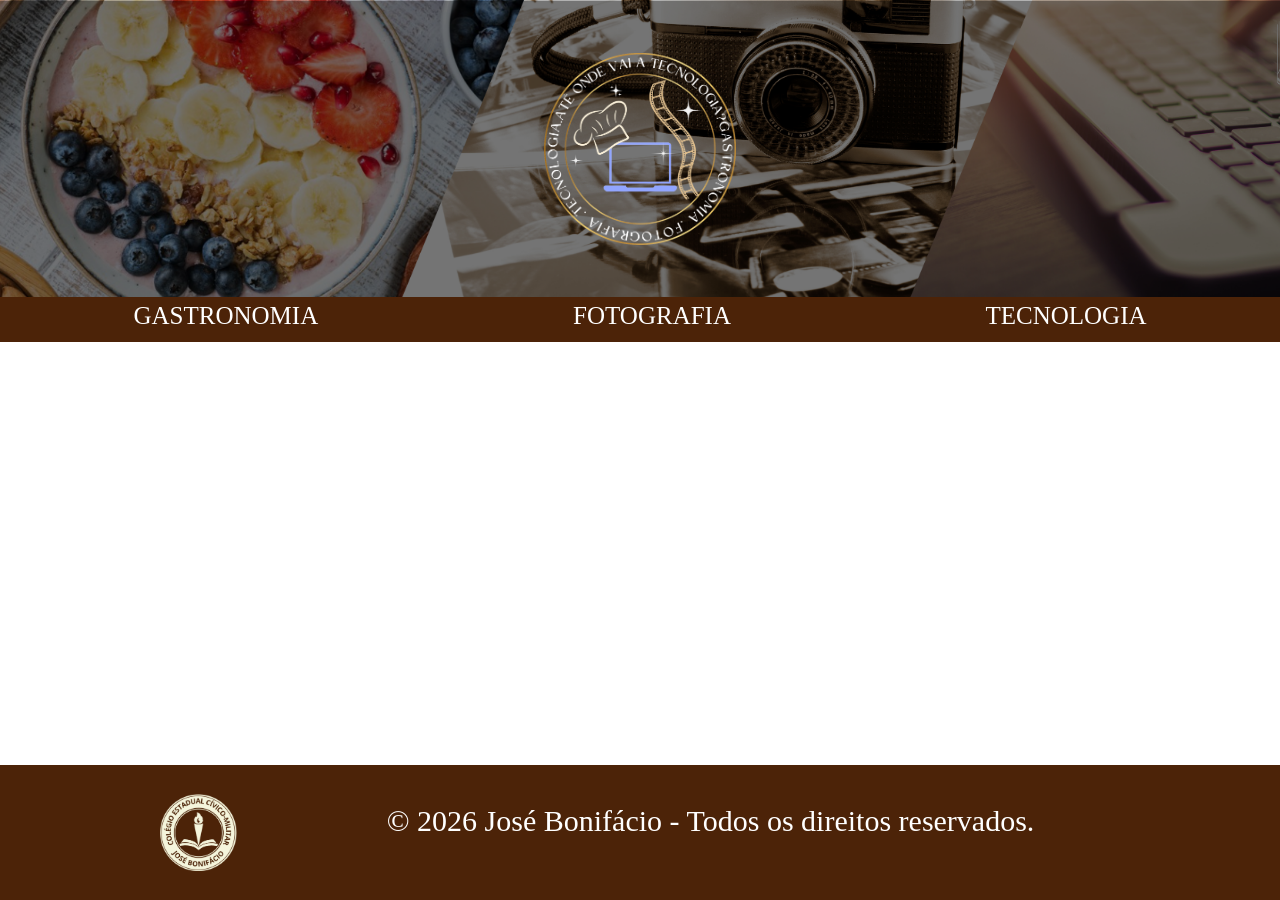
==== index.html @ e8815ea9 "Add files via upload" ====
<!DOCTYPE html>
<html lang="pt-br">
<head>
    <meta charset="UTF-8">
    <link rel="stylesheet" href="style.css">
    <meta name="viewport" content="width=device-width, initial-scale=1.0">
    <title>Document</title>
</head>
<body>
    <header>
        <img src="logo.png" id="logo">
    </header>

    <div class="links">
        <a id="gastro" href="gastro.html">GASTRONOMIA</a>
        <a id="foto" href="foto.html">FOTOGRAFIA</a>
        <a id="tecno" href="tecno.html">TECNOLOGIA</a>
    </div>



<footer>
        <img src="logo-colegio.png" id="colegio">
        
        <p id="para-copy" >&copy; 2026 José Bonifácio - Todos os direitos reservados.</p>
    </footer>
</body>
    
</html>
---- style.css ----
@import url('https://fonts.googleapis.com/css2?family=Kings&display=swap');

*{
    margin: 0;
    padding: 0;
    outline: none;
    box-sizing: border-box;
}

body{
    display: grid;
    grid-template-rows: auto 1fr auto;
    min-height: 100vh;
}

header{
    background-image: url(banner.png);
    background-size: cover;
    display: flex; 
    justify-content: center; 
    align-items: center;
    height: 33vh;
}

#logo{
    width: 15%;
}

.links{
    text-align: center;
    word-spacing: 10em;
    font-size: 25px;
    background-color: #4c2308;
    height: 5vh;
    padding-top: 0.2em;
}

a{
    text-decoration: none;
    color: white;
}

footer{
    background-color: #4c2308;

}

footer{
    display: flex;
    margin-top: 5em;
    width: 100%;
    height: 15vh;
}

#colegio{
    display: block;
    width: 6%;
    margin-left: 10em;
    object-fit: contain;
}

#para-copy{
    color: white;
    margin-left: 5em;
    margin-top: 1.3em;
    font-size: 30px;
    margin-right: 20px;
}

#gastro:hover{
 color:#f6d16b;
}

#foto:hover{
 color:#ffebce;
}

#tecno:hover{
 color:#0097b2;
}
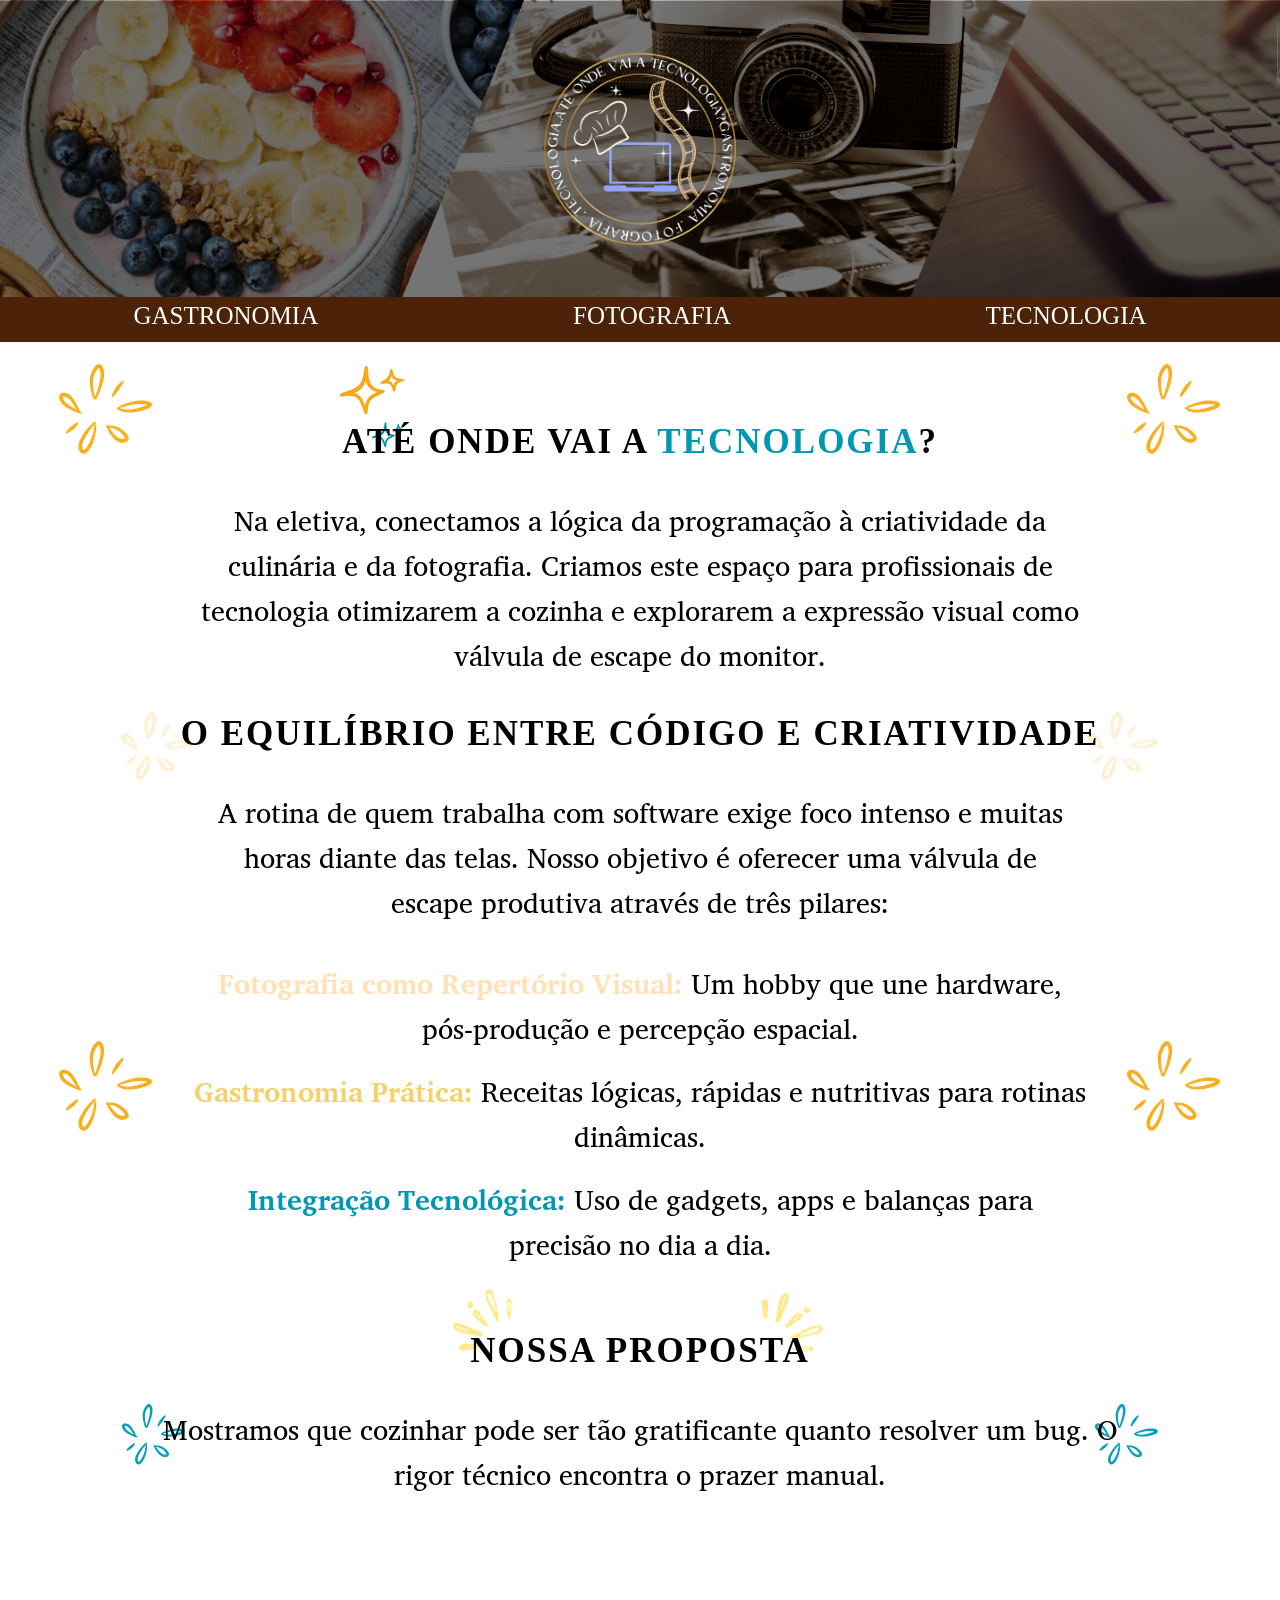
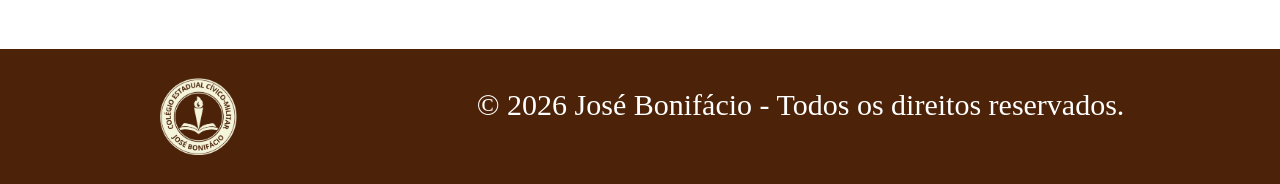
==== commit ce340b69: "Add files via upload" ====
--- a/index.html
+++ b/index.html
@@ -17,6 +17,64 @@
         <a id="tecno" href="tecno.html">TECNOLOGIA</a>
     </div>
 
+    <div class="corpo-dois">
+        
+        <div class="tecno">
+
+        <h3>ATÉ ONDE VAI A <strong>TECNOLOGIA</strong>?</h3>
+        <br>
+        <br>
+        <p>Na eletiva, conectamos a lógica da programação à criatividade da <br>
+            culinária e da fotografia. Criamos este espaço para profissionais de <br>
+             tecnologia otimizarem a cozinha e explorarem a expressão visual como <br>
+              válvula de escape do monitor.</p>
+         </div>
+        <br>
+        <br>
+
+        <h3>O EQUILÍBRIO ENTRE CÓDIGO E CRIATIVIDADE</h3>
+        <br>
+        <br>
+        <p>A rotina de quem trabalha com software exige foco intenso e muitas <br>
+             horas diante das telas. Nosso objetivo é oferecer uma válvula de <br>
+              escape produtiva através de três pilares:</p>
+        <br>
+        <br>
+
+        <div class="foto">
+
+        <p><strong>Fotografia como Repertório Visual:</strong> Um hobby que une hardware, <br>
+             pós-produção e percepção espacial.</p>
+            </div>
+        <br>
+
+         <div class="gastro">
+        <p><strong>Gastronomia Prática:</strong> Receitas lógicas, rápidas e nutritivas para rotinas <br>
+             dinâmicas.</p>
+            </div>
+        <br>
+
+         <div class="tecno-s">
+        <p><strong>Integração Tecnológica:</strong> Uso de gadgets, apps e balanças para <br>
+            precisão no dia a dia.</p>
+        </div>
+        
+
+        <div class="proposta">
+
+        <h3>NOSSA PROPOSTA</h3>
+        <br>
+        <br>
+        <p>Mostramos que cozinhar pode ser tão gratificante quanto resolver um bug. O <br>
+            rigor técnico encontra o prazer manual.</p>
+        </div>
+
+    </div>
+
+    <br>
+    <br>
+    <br>
+    <br>
 
 
 <footer>
--- a/style.css
+++ b/style.css
@@ -1,4 +1,6 @@
-@import url('https://fonts.googleapis.com/css2?family=Kings&display=swap');
+@import url('https://fonts.googleapis.com/css2?family=Monsieur+La+Doulaise&family=Pinyon+Script&display=swap');
+@import url('https://fonts.googleapis.com/css2?family=Charis+SIL:ital,wght@0,400;0,700;1,400;1,700&display=swap');
+@import url('https://fonts.googleapis.com/css2?family=Charis+SIL:ital,wght@0,400;0,700;1,400;1,700&family=Purple+Purse&display=swap');
 
 *{
     margin: 0;
@@ -11,6 +13,66 @@
     display: grid;
     grid-template-rows: auto 1fr auto;
     min-height: 100vh;
+
+}
+
+
+body{
+    background-image: 
+        url(borda-proposta.png), 
+        url(borda-proposta-Copia.png),
+        url(brilho.png),
+        url(fundo-um.png),
+        url(fundo-dois.png),
+        url(fundo-um.png),
+        url(fundo-tres.png),
+        url(fundo-um.png),
+        url(fundo-dois.png),
+        url(fundo-um.png),
+        url(fundo-tres.png);
+
+    background-position: 
+        37% 75%, 
+        62.5% 75%,
+        28% 21.5%,
+        5% 21.5%,
+        10% 41.5%,
+        5% 61.5%,
+        10% 81.5%,
+        95% 21.5%,
+        90% 41.5%,
+        95% 61.5%,
+        90% 81.5%;
+
+    background-size: 
+        3%, 
+        3%,
+        3%,
+        6%,
+        4%,
+        6;
+
+    background-repeat: 
+        no-repeat, 
+        no-repeat,
+        no-repeat,
+        no-repeat
+}
+
+body.fundo-proposta{
+    background-image: url(borda-proposta.png);
+    background-repeat: no-repeat;
+    background-position: 38% 79.2%;
+    background-size: 3%;
+    background-repeat: no-repeat;
+}
+
+body.fundo-proposta-dois{
+    background-image: url(borda-proposta-Copia.png);
+    background-repeat: no-repeat;
+    background-position: 28% 79.2%;
+    background-size: 4%;
+    background-repeat: no-repeat;
 }
 
 header{
@@ -61,7 +123,7 @@
 
 #para-copy{
     color: white;
-    margin-left: 5em;
+    margin-left: 8em;
     margin-top: 1.3em;
     font-size: 30px;
     margin-right: 20px;
@@ -77,4 +139,43 @@
 
 #tecno:hover{
  color:#0097b2;
+}
+
+.corpo-dois{
+    text-align: center;
+    margin-top: 5em;
+}
+
+.corpo-dois h3{
+    font-size: 35px;
+    letter-spacing: 2px;
+}
+
+.corpo-dois p{
+    font-size: 28px;
+    font-family: "Charis SIL", serif;
+    font-weight: 400;
+    font-style: normal;
+}
+
+.tecno strong{
+    color: #0097b2;
+}
+
+.gastro strong{
+    color: #f6d16b;
+}
+
+.foto strong{
+     color:#ffe1b3;
+}
+
+.tecno-s strong{
+     color:#0097b2; 
+}
+
+
+
+.proposta{
+    margin-top: 4em;
 }
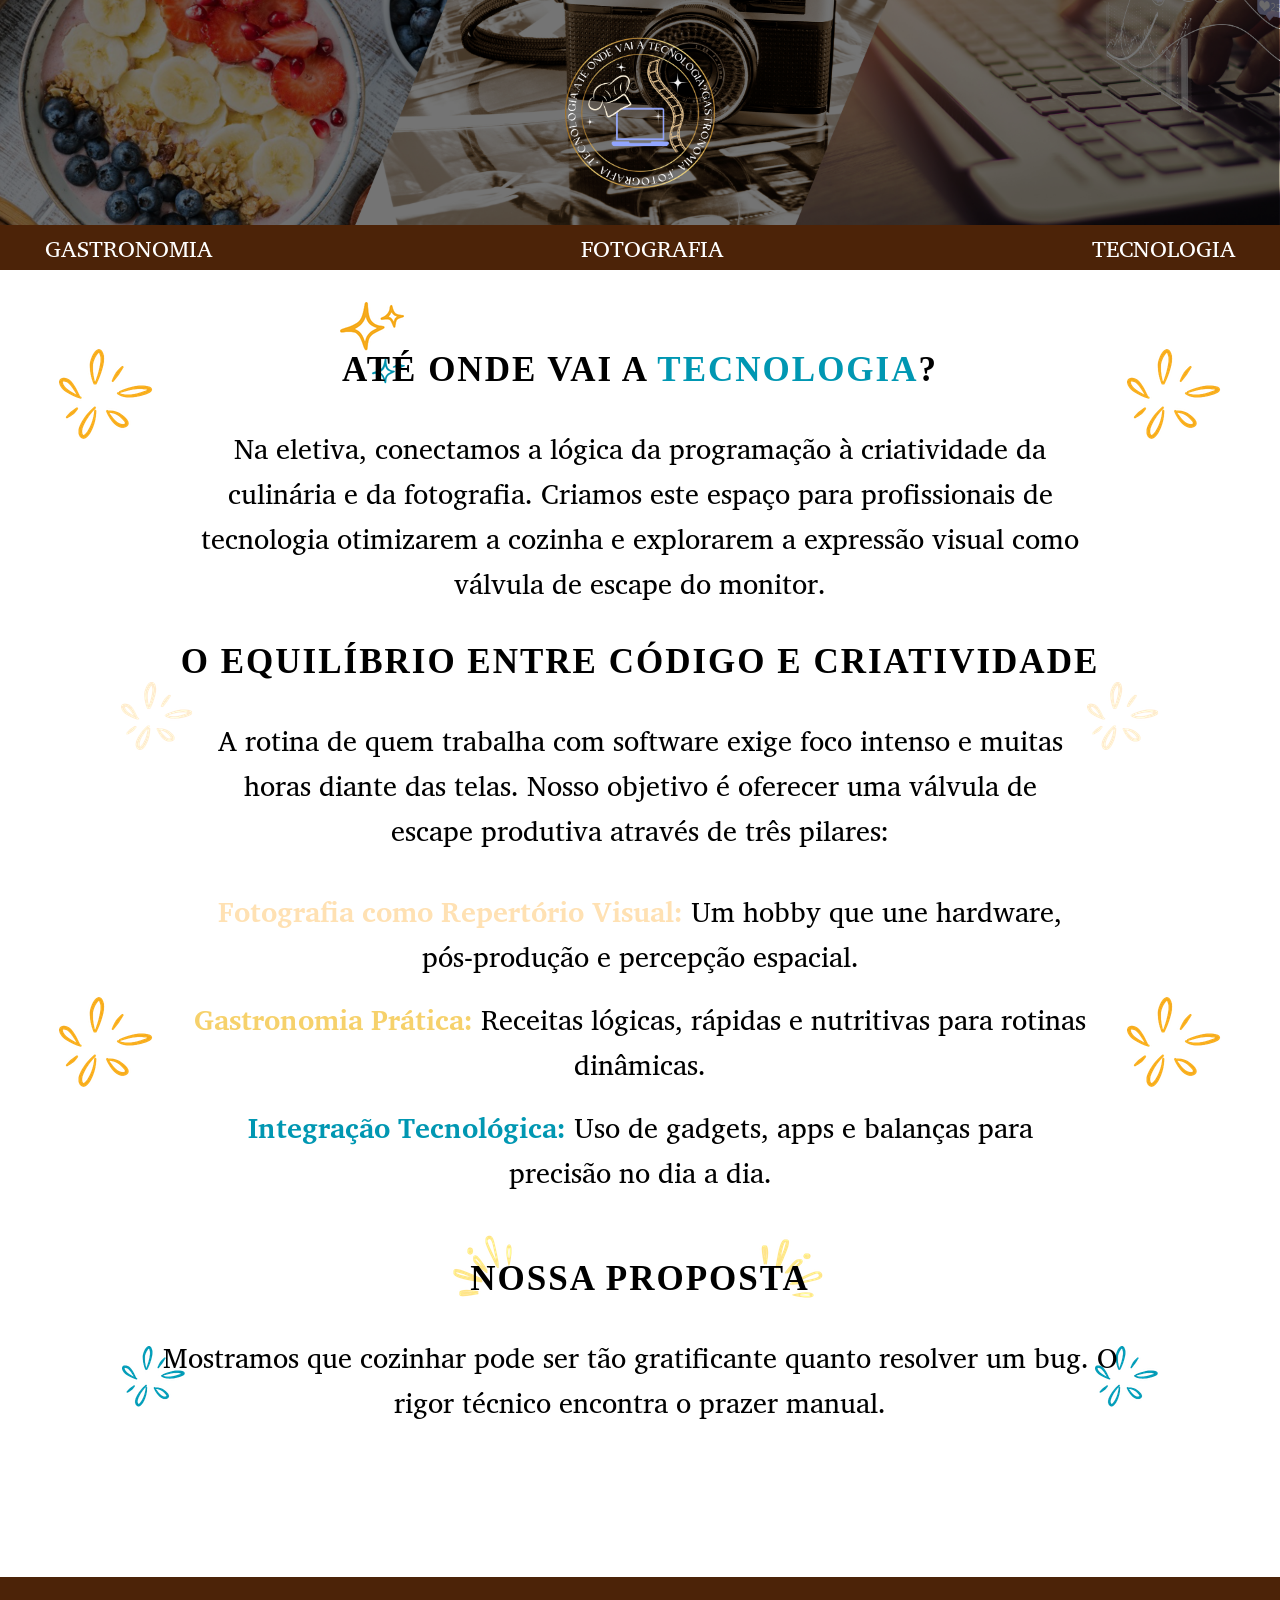
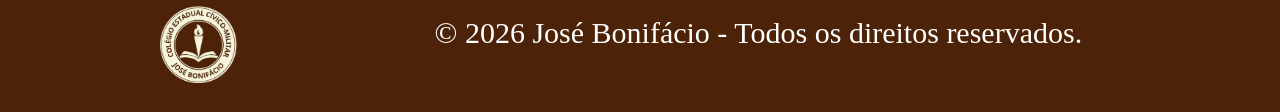
==== commit b7c3a08b: "Add files via upload" ====
--- a/index.html
+++ b/index.html
@@ -6,7 +6,7 @@
     <meta name="viewport" content="width=device-width, initial-scale=1.0">
     <title>Document</title>
 </head>
-<body>
+<body class="pagina-inicial">
     <header>
         <img src="logo.png" id="logo">
     </header>
--- a/style.css
+++ b/style.css
@@ -17,7 +17,7 @@
 }
 
 
-body{
+body.pagina-inicial{
     background-image: 
         url(borda-proposta.png), 
         url(borda-proposta-Copia.png),
@@ -34,7 +34,7 @@
     background-position: 
         37% 75%, 
         62.5% 75%,
-        28% 21.5%,
+        28% 18.5%,
         5% 21.5%,
         10% 41.5%,
         5% 61.5%,
@@ -59,47 +59,41 @@
         no-repeat
 }
 
-body.fundo-proposta{
-    background-image: url(borda-proposta.png);
-    background-repeat: no-repeat;
-    background-position: 38% 79.2%;
-    background-size: 3%;
-    background-repeat: no-repeat;
-}
-
-body.fundo-proposta-dois{
-    background-image: url(borda-proposta-Copia.png);
-    background-repeat: no-repeat;
-    background-position: 28% 79.2%;
-    background-size: 4%;
-    background-repeat: no-repeat;
-}
-
-header{
+header {
     background-image: url(banner.png);
     background-size: cover;
+    background-position: center;
     display: flex; 
     justify-content: center; 
     align-items: center;
-    height: 33vh;
+    min-height: 25vh;
+    padding: 20px;
 }
 
 #logo{
-    width: 15%;
+    width: 90%;
+    max-width: 150px;
+    height: auto;
 }
 
-.links{
-    text-align: center;
-    word-spacing: 10em;
-    font-size: 25px;
+.links {
+    display: flex;
+    height: 5vh;
+    justify-content: center; 
+    flex-wrap: wrap;
+    gap: 23rem;             
+    align-items: center;
     background-color: #4c2308;
-    height: 5vh;
-    padding-top: 0.2em;
+    padding: 1px;
+    font-family: "Charis SIL", serif;
+    font-weight: 400;
+    font-size: 23px;
 }
 
-a{
+.links a {
     text-decoration: none;
     color: white;
+    transition: color 0.3s;
 }
 
 footer{
@@ -114,19 +108,25 @@
     height: 15vh;
 }
 
+footer p{
+    text-align: center;
+    justify-content: center; 
+    align-items: center;
+    margin: 0 auto;
+}
+
 #colegio{
     display: block;
     width: 6%;
-    margin-left: 10em;
+    margin-left: 10rem;
     object-fit: contain;
 }
 
 #para-copy{
     color: white;
-    margin-left: 8em;
     margin-top: 1.3em;
     font-size: 30px;
-    margin-right: 20px;
+    text-align: center;
 }
 
 #gastro:hover{
@@ -178,4 +178,18 @@
 
 .proposta{
     margin-top: 4em;
-}+}
+
+.home {
+    width: 100%;
+    text-align: center;
+}
+
+.home a img {
+    width: 6%; 
+    max-width: 80px; 
+    min-width: 30px; 
+    height: auto;
+    margin: 0 auto;
+    margin-top: 20px;
+}
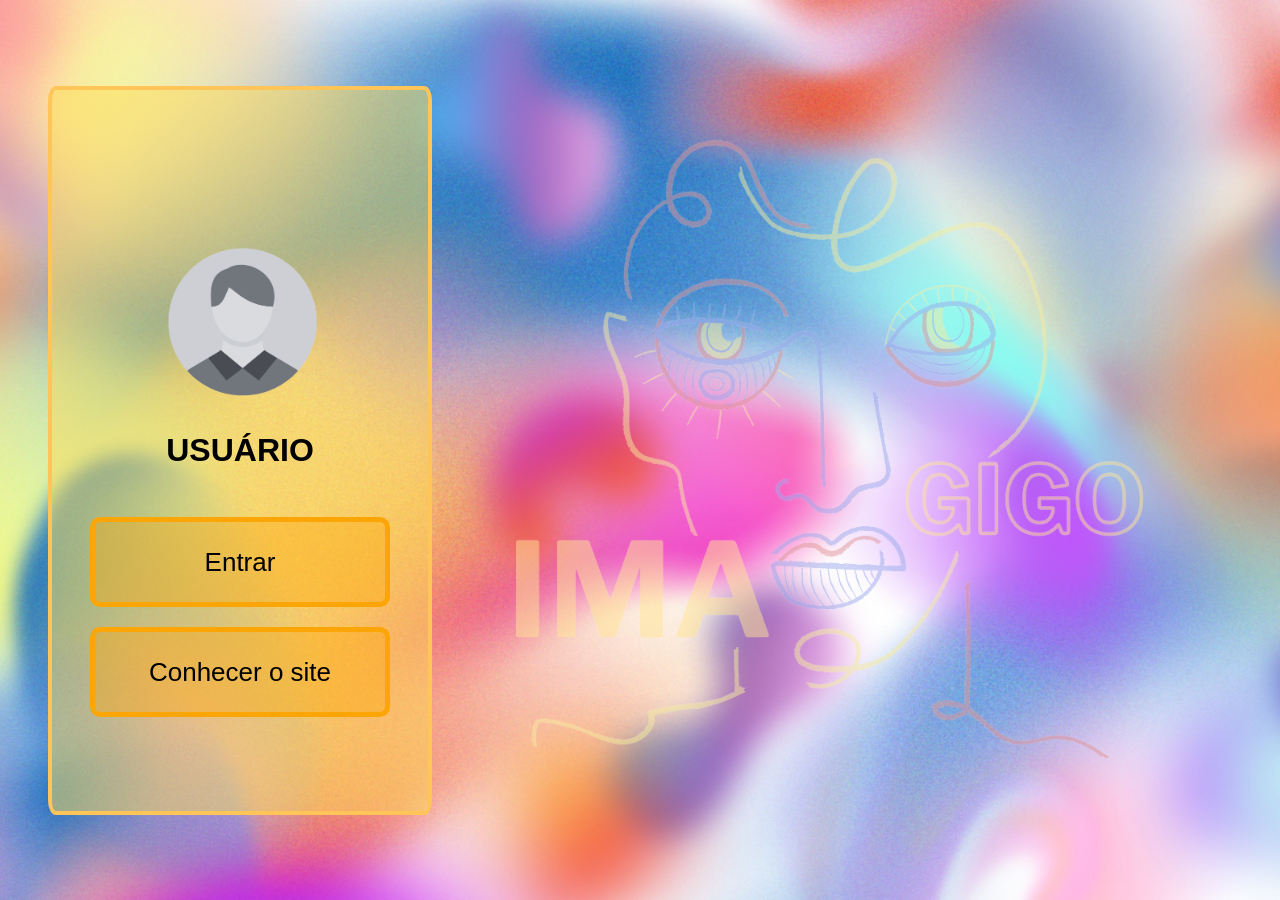
==== commit f7ea5695: "Add files via upload" ====
--- a/index.html
+++ b/index.html
@@ -1,87 +1,21 @@
-<!DOCTYPE html>
-<html lang="pt-br">
-<head>
-    <meta charset="UTF-8">
-    <link rel="stylesheet" href="style.css">
-    <meta name="viewport" content="width=device-width, initial-scale=1.0">
-    <title>Document</title>
-</head>
-<body class="pagina-inicial">
-    <header>
-        <img src="logo.png" id="logo">
-    </header>
-
-    <div class="links">
-        <a id="gastro" href="gastro.html">GASTRONOMIA</a>
-        <a id="foto" href="foto.html">FOTOGRAFIA</a>
-        <a id="tecno" href="tecno.html">TECNOLOGIA</a>
+    <!DOCTYPE html>
+    <html lang="pt-br">
+    <head>
+        <meta charset="UTF-8">
+        <meta name="viewport" content="width=device-width, initial-scale=1.0">
+        <link rel="stylesheet" href="style.css">
+        <title>Document</title>
+    </head>
+    <body class="fundo">
+       <div class="container">
+        <img src="foto-login.png" id="foto-perfil">
+        <h1>USUÁRIO</h1>
+        <div class="container-botoes">
+    <a href="entrar.html">
+     <button type="submit" id="entrar">Entrar</button>
+    </a> 
+    <button type="button" id="voltar">Conhecer o site</button>
     </div>
-
-    <div class="corpo-dois">
-        
-        <div class="tecno">
-
-        <h3>ATÉ ONDE VAI A <strong>TECNOLOGIA</strong>?</h3>
-        <br>
-        <br>
-        <p>Na eletiva, conectamos a lógica da programação à criatividade da <br>
-            culinária e da fotografia. Criamos este espaço para profissionais de <br>
-             tecnologia otimizarem a cozinha e explorarem a expressão visual como <br>
-              válvula de escape do monitor.</p>
-         </div>
-        <br>
-        <br>
-
-        <h3>O EQUILÍBRIO ENTRE CÓDIGO E CRIATIVIDADE</h3>
-        <br>
-        <br>
-        <p>A rotina de quem trabalha com software exige foco intenso e muitas <br>
-             horas diante das telas. Nosso objetivo é oferecer uma válvula de <br>
-              escape produtiva através de três pilares:</p>
-        <br>
-        <br>
-
-        <div class="foto">
-
-        <p><strong>Fotografia como Repertório Visual:</strong> Um hobby que une hardware, <br>
-             pós-produção e percepção espacial.</p>
-            </div>
-        <br>
-
-         <div class="gastro">
-        <p><strong>Gastronomia Prática:</strong> Receitas lógicas, rápidas e nutritivas para rotinas <br>
-             dinâmicas.</p>
-            </div>
-        <br>
-
-         <div class="tecno-s">
-        <p><strong>Integração Tecnológica:</strong> Uso de gadgets, apps e balanças para <br>
-            precisão no dia a dia.</p>
-        </div>
-        
-
-        <div class="proposta">
-
-        <h3>NOSSA PROPOSTA</h3>
-        <br>
-        <br>
-        <p>Mostramos que cozinhar pode ser tão gratificante quanto resolver um bug. O <br>
-            rigor técnico encontra o prazer manual.</p>
-        </div>
-
-    </div>
-
-    <br>
-    <br>
-    <br>
-    <br>
-
-
-<footer>
-        <img src="logo-colegio.png" id="colegio">
-        
-        <p id="para-copy" >&copy; 2026 José Bonifácio - Todos os direitos reservados.</p>
-    </footer>
-</body>
-    
-</html>+</div>
+    </body>
+    </html>
--- a/style.css
+++ b/style.css
@@ -1,195 +1,98 @@
-@import url('https://fonts.googleapis.com/css2?family=Monsieur+La+Doulaise&family=Pinyon+Script&display=swap');
-@import url('https://fonts.googleapis.com/css2?family=Charis+SIL:ital,wght@0,400;0,700;1,400;1,700&display=swap');
-@import url('https://fonts.googleapis.com/css2?family=Charis+SIL:ital,wght@0,400;0,700;1,400;1,700&family=Purple+Purse&display=swap');
-
 *{
     margin: 0;
+    outline: none;
     padding: 0;
-    outline: none;
     box-sizing: border-box;
 }
 
-body{
-    display: grid;
-    grid-template-rows: auto 1fr auto;
+body {
+    background-image: 
+        url('foto-logo.png'), 
+        url('Login.png');
+
+    background-size: 
+        50% auto,
+        cover;
+
+    background-position: 
+        80% 50%,  
+        center;
+
+    background-repeat: 
+        no-repeat,   
+        no-repeat;  
+
+    display: flex;
+    flex-direction: column; 
+    justify-content: center;
+    align-items: center;  
     min-height: 100vh;
-
+    margin: 0;
 }
 
-
-body.pagina-inicial{
-    background-image: 
-        url(borda-proposta.png), 
-        url(borda-proposta-Copia.png),
-        url(brilho.png),
-        url(fundo-um.png),
-        url(fundo-dois.png),
-        url(fundo-um.png),
-        url(fundo-tres.png),
-        url(fundo-um.png),
-        url(fundo-dois.png),
-        url(fundo-um.png),
-        url(fundo-tres.png);
-
-    background-position: 
-        37% 75%, 
-        62.5% 75%,
-        28% 18.5%,
-        5% 21.5%,
-        10% 41.5%,
-        5% 61.5%,
-        10% 81.5%,
-        95% 21.5%,
-        90% 41.5%,
-        95% 61.5%,
-        90% 81.5%;
-
-    background-size: 
-        3%, 
-        3%,
-        3%,
-        6%,
-        4%,
-        6;
-
-    background-repeat: 
-        no-repeat, 
-        no-repeat,
-        no-repeat,
-        no-repeat
+.container {
+    gap: 1em;
+    font-family: 'Cooper Hewitt', sans-serif;
+    background-color: rgba(255, 222, 89, 0.5);
+    border-radius: 2%;
+    border: solid 4px rgb(255, 197, 89);
+    width: 30%;
+    margin-right: 50em;
+    height: 81vh;
+    display: flex;
+    flex-direction: column;    
+    align-items: center;
+    justify-content: center;
 }
 
-header {
-    background-image: url(banner.png);
-    background-size: cover;
-    background-position: center;
-    display: flex; 
-    justify-content: center; 
-    align-items: center;
-    min-height: 25vh;
-    padding: 20px;
-}
-
-#logo{
-    width: 90%;
-    max-width: 150px;
-    height: auto;
-}
-
-.links {
-    display: flex;
-    height: 5vh;
-    justify-content: center; 
-    flex-wrap: wrap;
-    gap: 23rem;             
-    align-items: center;
-    background-color: #4c2308;
-    padding: 1px;
-    font-family: "Charis SIL", serif;
-    font-weight: 400;
-    font-size: 23px;
-}
-
-.links a {
-    text-decoration: none;
-    color: white;
-    transition: color 0.3s;
-}
-
-footer{
-    background-color: #4c2308;
-
-}
-
-footer{
-    display: flex;
-    margin-top: 5em;
-    width: 100%;
-    height: 15vh;
-}
-
-footer p{
-    text-align: center;
-    justify-content: center; 
-    align-items: center;
-    margin: 0 auto;
-}
-
-#colegio{
+#foto-perfil{
     display: block;
-    width: 6%;
-    margin-left: 10rem;
-    object-fit: contain;
-}
-
-#para-copy{
-    color: white;
-    margin-top: 1.3em;
-    font-size: 30px;
-    text-align: center;
-}
-
-#gastro:hover{
- color:#f6d16b;
-}
-
-#foto:hover{
- color:#ffebce;
-}
-
-#tecno:hover{
- color:#0097b2;
-}
-
-.corpo-dois{
-    text-align: center;
-    margin-top: 5em;
-}
-
-.corpo-dois h3{
-    font-size: 35px;
-    letter-spacing: 2px;
-}
-
-.corpo-dois p{
-    font-size: 28px;
-    font-family: "Charis SIL", serif;
-    font-weight: 400;
-    font-style: normal;
-}
-
-.tecno strong{
-    color: #0097b2;
-}
-
-.gastro strong{
-    color: #f6d16b;
-}
-
-.foto strong{
-     color:#ffe1b3;
-}
-
-.tecno-s strong{
-     color:#0097b2; 
+    background-position: fixed;
+    width: 40%;
+    margin-left: 5px;
+    margin-top: 4em;
 }
 
 
 
-.proposta{
-    margin-top: 4em;
+h1{
+    text-align: center;
+    margin-top: 20px
 }
 
-.home {
-    width: 100%;
-    text-align: center;
+
+.container-botoes {
+    display: flex;
+    flex-direction: column; 
+    width: 80%;   
+    gap: 20px;  
+    margin-top: 2em;  
 }
 
-.home a img {
-    width: 6%; 
-    max-width: 80px; 
-    min-width: 30px; 
-    height: auto;
-    margin: 0 auto;
-    margin-top: 20px;
+#entrar {
+    cursor: pointer;
+    background-color: rgba(251, 165, 6, 0.381);
+    border-radius: 10px;
+    font-size: 26px;
+    width: 100%;
+    height: 10vh;
+    border: solid 5px rgba(251, 165, 6);
 }
+
+#voltar {
+    cursor: pointer;
+    background-color: rgba(251, 165, 6, 0.381);
+    border-radius: 10px;
+    font-size: 26px;
+    width: 100%;
+    height: 10vh;
+    border: solid 5px rgba(251, 165, 6);
+}
+
+#entrar:hover, #voltar:hover {
+    background-color: rgba(255, 128, 0, 0.505);
+}
+
+#entrar:active, #voltar:active {
+    background-color: rgba(252, 244, 79, 0.505);
+}
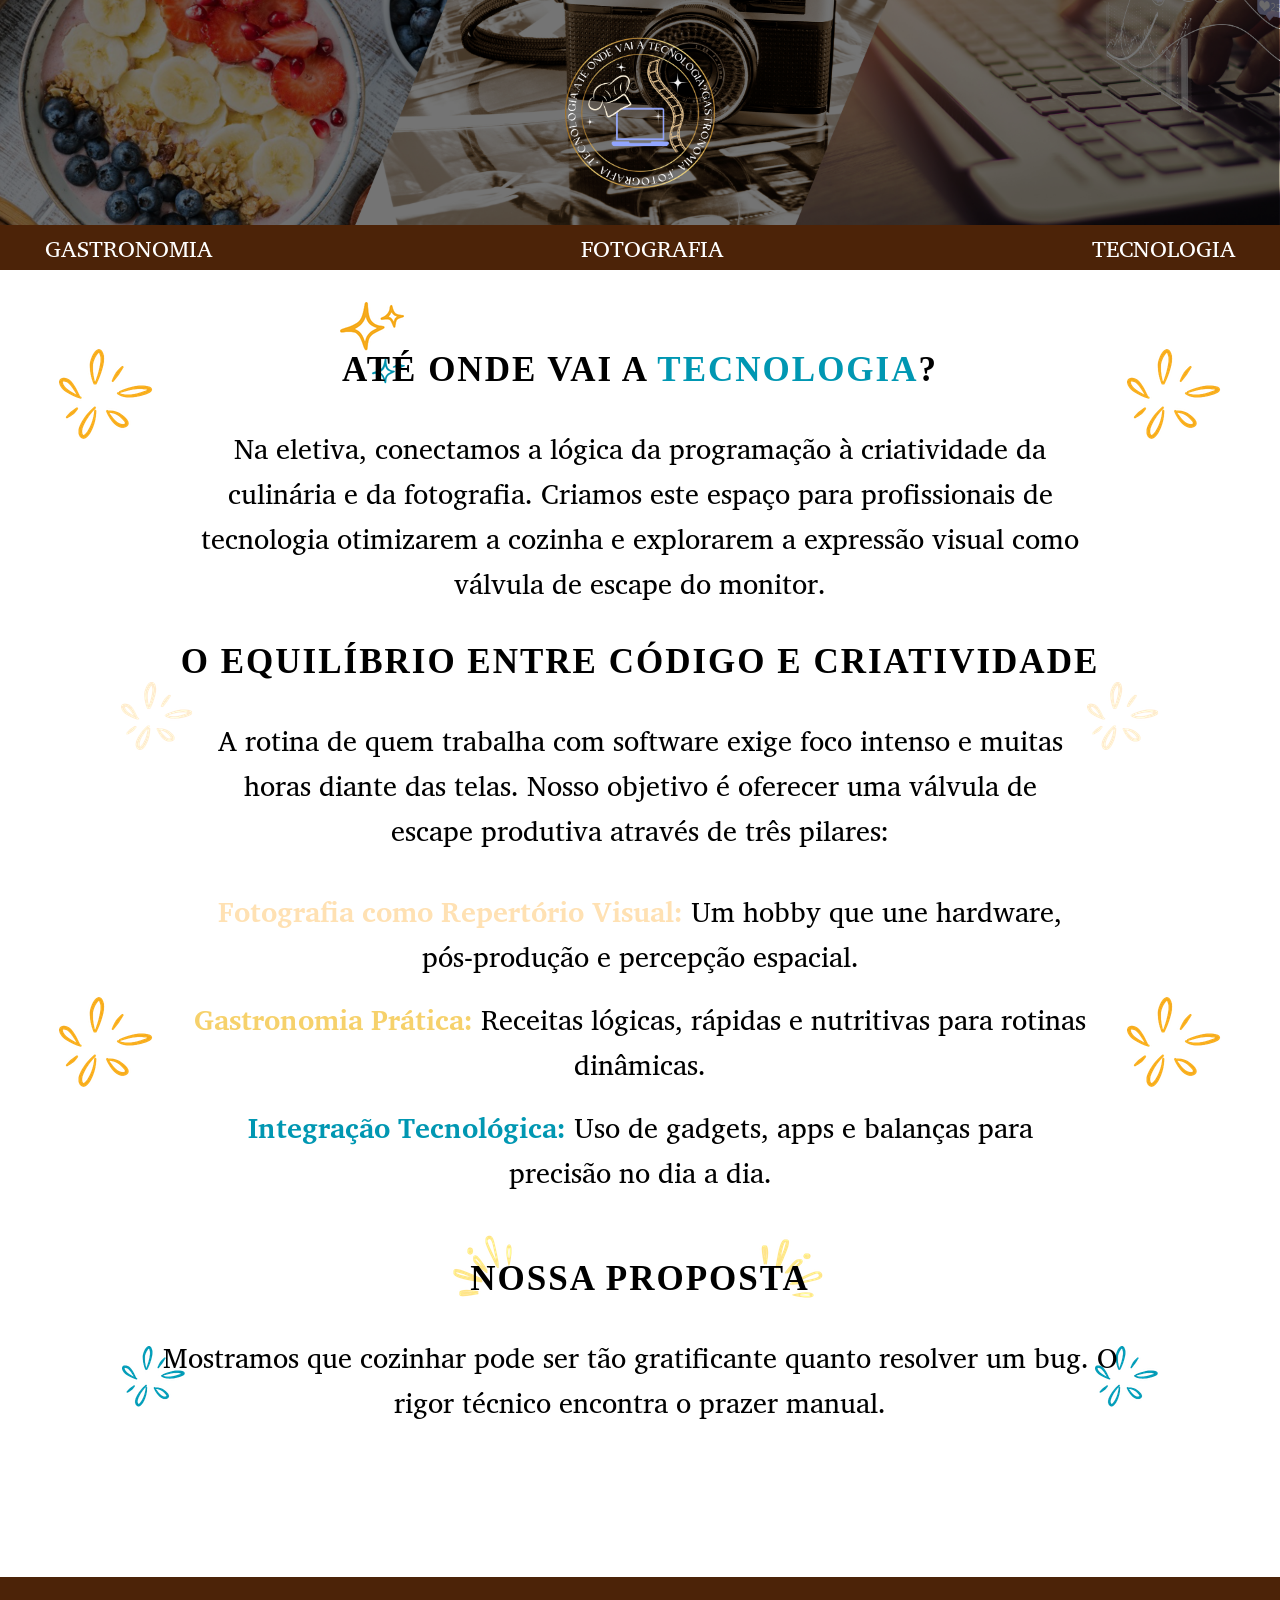
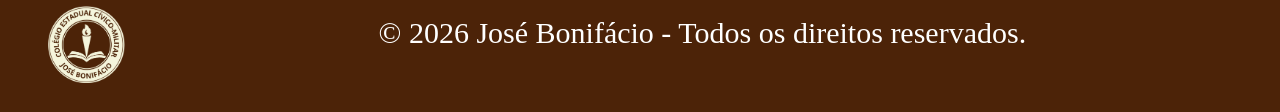
==== commit e30e09b9: "Add files via upload" ====
--- a/index.html
+++ b/index.html
@@ -1,21 +1,87 @@
-    <!DOCTYPE html>
-    <html lang="pt-br">
-    <head>
-        <meta charset="UTF-8">
-        <meta name="viewport" content="width=device-width, initial-scale=1.0">
-        <link rel="stylesheet" href="style.css">
-        <title>Document</title>
-    </head>
-    <body class="fundo">
-       <div class="container">
-        <img src="foto-login.png" id="foto-perfil">
-        <h1>USUÁRIO</h1>
-        <div class="container-botoes">
-    <a href="entrar.html">
-     <button type="submit" id="entrar">Entrar</button>
-    </a> 
-    <button type="button" id="voltar">Conhecer o site</button>
+<!DOCTYPE html>
+<html lang="pt-br">
+<head>
+    <meta charset="UTF-8">
+    <link rel="stylesheet" href="style.css">
+    <meta name="viewport" content="width=device-width, initial-scale=1.0">
+    <title>Document</title>
+</head>
+<body class="pagina-inicial">
+    <header>
+        <img src="logo.png" id="logo">
+    </header>
+
+    <div class="links">
+        <a id="gastro" href="gastro.html">GASTRONOMIA</a>
+        <a id="foto" href="foto.html">FOTOGRAFIA</a>
+        <a id="tecno" href="tecno.html">TECNOLOGIA</a>
     </div>
-</div>
-    </body>
-    </html>+
+    <div class="corpo-dois">
+        
+        <div class="tecno">
+
+        <h3>ATÉ ONDE VAI A <strong>TECNOLOGIA</strong>?</h3>
+        <br>
+        <br>
+        <p>Na eletiva, conectamos a lógica da programação à criatividade da <br>
+            culinária e da fotografia. Criamos este espaço para profissionais de <br>
+             tecnologia otimizarem a cozinha e explorarem a expressão visual como <br>
+              válvula de escape do monitor.</p>
+         </div>
+        <br>
+        <br>
+
+        <h3>O EQUILÍBRIO ENTRE CÓDIGO E CRIATIVIDADE</h3>
+        <br>
+        <br>
+        <p>A rotina de quem trabalha com software exige foco intenso e muitas <br>
+             horas diante das telas. Nosso objetivo é oferecer uma válvula de <br>
+              escape produtiva através de três pilares:</p>
+        <br>
+        <br>
+
+        <div class="foto">
+
+        <p><strong>Fotografia como Repertório Visual:</strong> Um hobby que une hardware, <br>
+             pós-produção e percepção espacial.</p>
+            </div>
+        <br>
+
+         <div class="gastro">
+        <p><strong>Gastronomia Prática:</strong> Receitas lógicas, rápidas e nutritivas para rotinas <br>
+             dinâmicas.</p>
+            </div>
+        <br>
+
+         <div class="tecno-s">
+        <p><strong>Integração Tecnológica:</strong> Uso de gadgets, apps e balanças para <br>
+            precisão no dia a dia.</p>
+        </div>
+        
+
+        <div class="proposta">
+
+        <h3>NOSSA PROPOSTA</h3>
+        <br>
+        <br>
+        <p>Mostramos que cozinhar pode ser tão gratificante quanto resolver um bug. O <br>
+            rigor técnico encontra o prazer manual.</p>
+        </div>
+
+    </div>
+
+    <br>
+    <br>
+    <br>
+    <br>
+
+
+<footer>
+        <img src="logo-colegio.png" id="colegio">
+        
+        <p id="para-copy" >&copy; 2026 José Bonifácio - Todos os direitos reservados.</p>
+    </footer>
+</body>
+    
+</html>
--- a/style.css
+++ b/style.css
@@ -1,98 +1,195 @@
+@import url('https://fonts.googleapis.com/css2?family=Monsieur+La+Doulaise&family=Pinyon+Script&display=swap');
+@import url('https://fonts.googleapis.com/css2?family=Charis+SIL:ital,wght@0,400;0,700;1,400;1,700&display=swap');
+@import url('https://fonts.googleapis.com/css2?family=Charis+SIL:ital,wght@0,400;0,700;1,400;1,700&family=Purple+Purse&display=swap');
+
 *{
     margin: 0;
+    padding: 0;
     outline: none;
-    padding: 0;
     box-sizing: border-box;
 }
 
-body {
+body{
+    display: grid;
+    grid-template-rows: auto 1fr auto;
+    min-height: 100vh;
+
+}
+
+
+body.pagina-inicial{
     background-image: 
-        url('foto-logo.png'), 
-        url('Login.png');
+        url(borda-proposta.png), 
+        url(borda-proposta-Copia.png),
+        url(brilho.png),
+        url(fundo-um.png),
+        url(fundo-dois.png),
+        url(fundo-um.png),
+        url(fundo-tres.png),
+        url(fundo-um.png),
+        url(fundo-dois.png),
+        url(fundo-um.png),
+        url(fundo-tres.png);
+
+    background-position: 
+        37% 75%, 
+        62.5% 75%,
+        28% 18.5%,
+        5% 21.5%,
+        10% 41.5%,
+        5% 61.5%,
+        10% 81.5%,
+        95% 21.5%,
+        90% 41.5%,
+        95% 61.5%,
+        90% 81.5%;
 
     background-size: 
-        50% auto,
-        cover;
-
-    background-position: 
-        80% 50%,  
-        center;
+        3%, 
+        3%,
+        3%,
+        6%,
+        4%,
+        6;
 
     background-repeat: 
-        no-repeat,   
-        no-repeat;  
-
-    display: flex;
-    flex-direction: column; 
-    justify-content: center;
-    align-items: center;  
-    min-height: 100vh;
-    margin: 0;
+        no-repeat, 
+        no-repeat,
+        no-repeat,
+        no-repeat
 }
 
-.container {
-    gap: 1em;
-    font-family: 'Cooper Hewitt', sans-serif;
-    background-color: rgba(255, 222, 89, 0.5);
-    border-radius: 2%;
-    border: solid 4px rgb(255, 197, 89);
-    width: 30%;
-    margin-right: 50em;
-    height: 81vh;
-    display: flex;
-    flex-direction: column;    
+header {
+    background-image: url(banner.png);
+    background-size: cover;
+    background-position: center;
+    display: flex; 
+    justify-content: center; 
     align-items: center;
-    justify-content: center;
+    min-height: 25vh;
+    padding: 20px;
 }
 
-#foto-perfil{
+#logo{
+    width: 90%;
+    max-width: 150px;
+    height: auto;
+}
+
+.links {
+    display: flex;
+    height: 5vh;
+    justify-content: center; 
+    flex-wrap: wrap;
+    gap: 23rem;             
+    align-items: center;
+    background-color: #4c2308;
+    padding: 1px;
+    font-family: "Charis SIL", serif;
+    font-weight: 400;
+    font-size: 23px;
+}
+
+.links a {
+    text-decoration: none;
+    color: white;
+    transition: color 0.3s;
+}
+
+footer{
+    background-color: #4c2308;
+
+}
+
+footer{
+    display: flex;
+    margin-top: 5em;
+    width: 100%;
+    height: 15vh;
+}
+
+footer p{
+    text-align: center;
+    justify-content: center; 
+    align-items: center;
+    margin: 0 auto;
+}
+
+#colegio{
     display: block;
-    background-position: fixed;
-    width: 40%;
-    margin-left: 5px;
-    margin-top: 4em;
+    width: 6%;
+    margin-left: 3rem;
+    object-fit: contain;
+}
+
+#para-copy{
+    color: white;
+    margin-top: 1.3em;
+    font-size: 30px;
+    text-align: center;
+}
+
+#gastro:hover{
+ color:#f6d16b;
+}
+
+#foto:hover{
+ color:#ffebce;
+}
+
+#tecno:hover{
+ color:#0097b2;
+}
+
+.corpo-dois{
+    text-align: center;
+    margin-top: 5em;
+}
+
+.corpo-dois h3{
+    font-size: 35px;
+    letter-spacing: 2px;
+}
+
+.corpo-dois p{
+    font-size: 28px;
+    font-family: "Charis SIL", serif;
+    font-weight: 400;
+    font-style: normal;
+}
+
+.tecno strong{
+    color: #0097b2;
+}
+
+.gastro strong{
+    color: #f6d16b;
+}
+
+.foto strong{
+     color:#ffe1b3;
+}
+
+.tecno-s strong{
+     color:#0097b2; 
 }
 
 
 
-h1{
-    text-align: center;
-    margin-top: 20px
+.proposta{
+    margin-top: 4em;
 }
 
-
-.container-botoes {
-    display: flex;
-    flex-direction: column; 
-    width: 80%;   
-    gap: 20px;  
-    margin-top: 2em;  
+.home {
+    width: 100%;
+    text-align: center;
 }
 
-#entrar {
-    cursor: pointer;
-    background-color: rgba(251, 165, 6, 0.381);
-    border-radius: 10px;
-    font-size: 26px;
-    width: 100%;
-    height: 10vh;
-    border: solid 5px rgba(251, 165, 6);
+.home a img {
+    width: 6%; 
+    max-width: 80px; 
+    min-width: 30px; 
+    height: auto;
+    margin: 0 auto;
+    margin-top: 20px;
 }
-
-#voltar {
-    cursor: pointer;
-    background-color: rgba(251, 165, 6, 0.381);
-    border-radius: 10px;
-    font-size: 26px;
-    width: 100%;
-    height: 10vh;
-    border: solid 5px rgba(251, 165, 6);
-}
-
-#entrar:hover, #voltar:hover {
-    background-color: rgba(255, 128, 0, 0.505);
-}
-
-#entrar:active, #voltar:active {
-    background-color: rgba(252, 244, 79, 0.505);
-}
